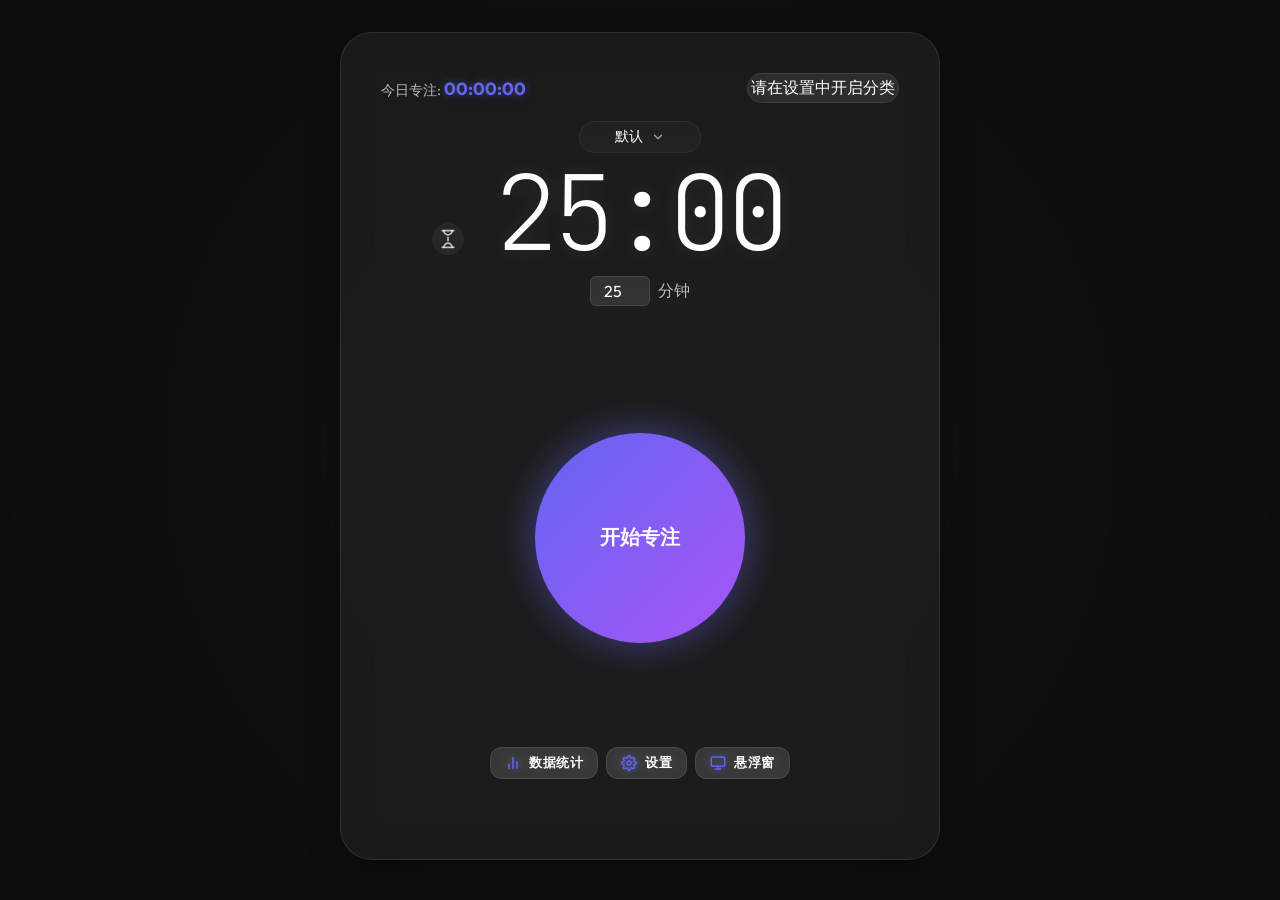
==== index.html @ 91f36224 "1.0.5" ====
<!DOCTYPE html>
<html lang="zh">

<head>
    <meta charset="UTF-8">
    <meta name="viewport" content="width=device-width, initial-scale=1.0">
    <title>专注 - Focus App</title>
    <link rel="icon" href="icon.ico">
    <link rel="preconnect" href="https://fonts.googleapis.com">
    <link rel="preconnect" href="https://fonts.gstatic.com" crossorigin>
    <link
        href="https://fonts.googleapis.com/css2?family=Dancing+Script:wght@400;700&family=Fira+Code:wght@300;400;700&family=Indie+Flower&family=Inter:wght@300;400;600&family=JetBrains+Mono:wght@200;400;700&family=Montserrat:wght@300;400;600&family=Noto+Sans+SC:wght@300;400;700&family=Noto+Serif+SC:wght@300;400;700&family=Outfit:wght@300;400;600&family=Patrick+Hand&family=Righteous&family=Space+Mono:wght@400;700&display=swap"
        rel="stylesheet">
    <link rel="stylesheet" href="style.css">
</head>

<body>
    <div class="background-container">
        <img src="bg.png" alt="background" class="bg-img">
        <div class="overlay"></div>
    </div>

    <main class="glass-container">
        <header>
            <div class="header-main-row">
                <div class="stats">
                    <span class="label">今日专注: </span>
                    <span id="daily-time" class="value">00:00:00</span>
                </div>
                <div id="main-cat-selector" class="segmented-control">
                    <button class="segment active" data-value="study">学业</button>
                    <button class="segment" data-value="pa">价格行为学</button>
                    <button class="segment" data-value="reading">看书</button>
                </div>

            </div>
            <div id="sub-category-container" class="sub-cat-row" style="display: none;">
                <div class="sub-cat-box">
                    <div id="sub-category-dropdown" class="custom-dropdown">
                        <button id="sub-category-trigger" class="dropdown-trigger">
                            <span id="sub-category-value">默认</span>
                            <svg class="dropdown-arrow" viewBox="0 0 24 24" fill="none" stroke="currentColor"
                                stroke-width="2" stroke-linecap="round" stroke-linejoin="round">
                                <path d="M6 9l6 6 6-6"></path>
                            </svg>
                        </button>
                        <div id="sub-category-menu" class="dropdown-menu">
                            <!-- Items dynamically injected -->
                        </div>
                    </div>
                </div>
            </div>
        </header>

        <section class="timer-display">
            <div id="mode-icon-trigger" class="mode-icon-trigger" title="切换模式">
                <svg class="icon-countdown" viewBox="0 0 24 24" fill="none" stroke="currentColor" stroke-width="2"
                    stroke-linecap="round" stroke-linejoin="round">
                    <path d="M5 22h14"></path>
                    <path d="M5 2h14"></path>
                    <path d="M17 22c0-3-2.66-5-5-5s-5 2-5 5"></path>
                    <path d="M7 2c0 3 2.66 5 5 5s5-2 5-5"></path>
                    <path d="M12 10v4"></path>
                </svg>
                <svg class="icon-stopwatch" viewBox="0 0 24 24" fill="none" stroke="currentColor" stroke-width="2"
                    stroke-linecap="round" stroke-linejoin="round" style="display: none;">
                    <circle cx="12" cy="13" r="8"></circle>
                    <path d="M12 9v4l2 2"></path>
                    <path d="M12 2v3"></path>
                    <path d="M17.65 6.35 15.85 8.15"></path>
                </svg>
            </div>
            <div id="timer-box" class="timer-text">25:00</div>
            <div id="countdown-picker" class="picker-container">
                <input type="number" id="minutes-input" min="5" max="180" step="5" value="25">
                <span>分钟</span>
                <div id="finish-summary" class="finish-summary hidden"></div>
            </div>
            <div id="goals-display" class="goals-container">
                <!-- Goals will be injected here -->
            </div>
        </section>

        <section class="action-section">
            <button id="main-focus-btn" class="focus-btn pulse">
                <span class="btn-text">开始专注</span>
                <div class="btn-ripple"></div>
            </button>
            <button id="reset-btn" class="reset-btn" title="完成专注并记录">
                <svg viewBox="0 0 24 24" fill="none" stroke="currentColor" stroke-width="2.5" stroke-linecap="round"
                    stroke-linejoin="round">
                    <line x1="18" y1="6" x2="6" y2="18"></line>
                    <line x1="6" y1="6" x2="18" y2="18"></line>
                </svg>
                <span class="confirm-text">确定结束?</span>
            </button>
        </section>

        <section id="today-goals-view" class="goals-view-section" style="display: none;">
            <div class="goals-view-header">
                <h3>今日目标进度</h3>
                <div class="header-line"></div>
            </div>
            <div id="goals-cards-container" class="goals-cards-grid">
                <!-- Goal cards dynamically injected here -->
            </div>
        </section>

        <footer>
            <div class="footer-btns">
                <button id="open-stats" class="glass-btn small">
                    <svg class="btn-icon" viewBox="0 0 24 24" fill="none" stroke="currentColor" stroke-width="2"
                        stroke-linecap="round" stroke-linejoin="round">
                        <line x1="18" y1="20" x2="18" y2="10"></line>
                        <line x1="12" y1="20" x2="12" y2="4"></line>
                        <line x1="6" y1="20" x2="6" y2="14"></line>
                    </svg>
                    <span>数据统计</span>
                </button>
                <button id="open-settings" class="glass-btn small">
                    <svg class="btn-icon" viewBox="0 0 24 24" fill="none" stroke="currentColor" stroke-width="2"
                        stroke-linecap="round" stroke-linejoin="round">
                        <circle cx="12" cy="12" r="3"></circle>
                        <path
                            d="M19.4 15a1.65 1.65 0 0 0 .33 1.82l.06.06a2 2 0 0 1 0 2.83 2 2 0 0 1-2.83 0l-.06-.06a1.65 1.65 0 0 0-1.82-.33 1.65 1.65 0 0 0-1 1.51V21a2 2 0 0 1-2 2 2 2 0 0 1-2-2v-.09A1.65 1.65 0 0 0 9 19.4a1.65 1.65 0 0 0-1.82.33l-.06.06a2 2 0 0 1-2.83 0 2 2 0 0 1 0-2.83l.06-.06a1.65 1.65 0 0 0 .33-1.82 1.65 1.65 0 0 0-1.51-1H3a2 2 0 0 1-2-2 2 2 0 0 1 2-2h.09A1.65 1.65 0 0 0 4.6 9a1.65 1.65 0 0 0-.33-1.82l-.06-.06a2 2 0 0 1 0-2.83 2 2 0 0 1 2.83 0l.06.06a1.65 1.65 0 0 0 1.82.33H9a1.65 1.65 0 0 0 1-1.51V3a2 2 0 0 1 2-2 2 2 0 0 1 2 2v.09a1.65 1.65 0 0 0 1 1.51 1.65 1.65 0 0 0 1.82-.33l.06-.06a2 2 0 0 1 2.83 0 2 2 0 0 1 0 2.83l-.06.06a1.65 1.65 0 0 0-.33 1.82V9a1.65 1.65 0 0 0 1.51 1H21a2 2 0 0 1 2 2 2 2 0 0 1-2 2h-.09a1.65 1.65 0 0 0-1.51 1z">
                        </path>
                    </svg>
                    <span>设置</span>
                </button>
                <button id="toggle-mini" class="glass-btn small" title="开启悬浮窗">
                    <svg class="btn-icon" viewBox="0 0 24 24" fill="none" stroke="currentColor" stroke-width="2"
                        stroke-linecap="round" stroke-linejoin="round">
                        <rect x="2" y="3" width="20" height="14" rx="2" ry="2"></rect>
                        <line x1="8" y1="21" x2="16" y2="21"></line>
                        <line x1="12" y1="17" x2="12" y2="21"></line>
                    </svg>
                    <span>悬浮窗</span>
                </button>
            </div>
            <p id="focus-quote" class="quote"></p>
        </footer>
    </main>

    <!-- Settings Overlay -->
    <div id="settings-overlay" class="overlay-full">
        <div class="glass-container small-modal">
            <header>
                <h2>系统设置</h2>
                <button id="close-settings" class="icon-btn">×</button>
            </header>
            <div class="settings-content">
                <div class="setting-item">
                    <label>全局快捷键 (开始/暂停):</label>
                    <div class="hotkey-input-wrapper">
                        <input type="text" id="hotkey-input" class="glass-input" readonly placeholder="点击设置快捷键">
                        <button id="save-hotkey" class="glass-btn tiny">应用</button>
                    </div>
                    <small class="tip">提示：点击输入框后按下按键组合 (如 Ctrl+Alt+F)</small>
                </div>
                <div class="setting-item">
                    <label>全球时区设置:</label>
                    <div class="custom-dropdown" id="timezone-dropdown">
                        <div class="dropdown-trigger glass-select" id="timezone-trigger">
                            <span id="timezone-value">加载中...</span>
                            <svg class="dropdown-arrow" viewBox="0 0 24 24" fill="none" stroke="currentColor"
                                stroke-width="2.5" stroke-linecap="round" stroke-linejoin="round">
                                <polyline points="6 9 12 15 18 9"></polyline>
                            </svg>
                        </div>
                        <div class="dropdown-menu scrollable" id="timezone-menu">
                            <div class="dropdown-item" data-value="system">系统默认 (自动跟随本地时间)</div>
                            <div class="dropdown-item" data-value="UTC-12">UTC-12</div>
                            <div class="dropdown-item" data-value="UTC-11">UTC-11</div>
                            <div class="dropdown-item" data-value="UTC-10">UTC-10</div>
                            <div class="dropdown-item" data-value="UTC-9">UTC-9</div>
                            <div class="dropdown-item" data-value="UTC-8">UTC-8</div>
                            <div class="dropdown-item" data-value="UTC-7">UTC-7</div>
                            <div class="dropdown-item" data-value="UTC-6">UTC-6</div>
                            <div class="dropdown-item" data-value="UTC-5">UTC-5</div>
                            <div class="dropdown-item" data-value="UTC-4">UTC-4</div>
                            <div class="dropdown-item" data-value="UTC-3">UTC-3</div>
                            <div class="dropdown-item" data-value="UTC-2">UTC-2</div>
                            <div class="dropdown-item" data-value="UTC-1">UTC-1</div>
                            <div class="dropdown-item" data-value="UTC+0">UTC±0 (伦敦)</div>
                            <div class="dropdown-item" data-value="UTC+1">UTC+1 (巴黎/柏林)</div>
                            <div class="dropdown-item" data-value="UTC+2">UTC+2</div>
                            <div class="dropdown-item" data-value="UTC+3">UTC+3</div>
                            <div class="dropdown-item" data-value="UTC+4">UTC+4</div>
                            <div class="dropdown-item" data-value="UTC+5">UTC+5</div>
                            <div class="dropdown-item" data-value="UTC+6">UTC+6</div>
                            <div class="dropdown-item" data-value="UTC+7">UTC+7 (曼谷/河内)</div>
                            <div class="dropdown-item" data-value="UTC+8">UTC+8 (北京/新加坡)</div>
                            <div class="dropdown-item" data-value="UTC+9">UTC+9 (东京/首尔)</div>
                            <div class="dropdown-item" data-value="UTC+10">UTC+10</div>
                            <div class="dropdown-item" data-value="UTC+11">UTC+11</div>
                            <div class="dropdown-item" data-value="UTC+12">UTC+12</div>
                            <div class="dropdown-item" data-value="UTC+13">UTC+13</div>
                            <div class="dropdown-item" data-value="UTC+14">UTC+14</div>
                        </div>
                    </div>
                    <small class="tip">更改时区后，统计数据将根据新时区重新计算。</small>
                </div>
                <div class="setting-item">
                    <label>分类管理:</label>
                    <div class="cat-manager-box">
                        <div class="cat-list-column">
                            <span class="column-label">大类</span>
                            <div id="settings-main-cat-list" class="cat-scroll-list"></div>
                            <button id="add-main-cat" class="glass-btn tiny">+ 新增</button>
                        </div>
                        <div class="cat-list-column">
                            <span class="column-label">子分类</span>
                            <div id="settings-sub-cat-list" class="cat-scroll-list"></div>
                            <button id="add-sub-cat" class="glass-btn tiny">+ 新增</button>
                        </div>
                    </div>
                </div>
                <div class="setting-item">
                    <label>个性化背景:</label>
                    <div class="bg-selection-grid">
                        <!-- Dynamically rendered by script.js -->
                    </div>
                </div>
                <div class="setting-item">
                    <label>全局字体风格:</label>
                    <div class="custom-dropdown" id="app-font-dropdown">
                        <div class="dropdown-trigger glass-select" id="app-font-trigger">
                            <span id="app-font-value">加载中...</span>
                            <svg class="dropdown-arrow" viewBox="0 0 24 24" fill="none" stroke="currentColor"
                                stroke-width="2.5" stroke-linecap="round" stroke-linejoin="round">
                                <polyline points="6 9 12 15 18 9"></polyline>
                            </svg>
                        </div>
                        <div class="dropdown-menu scrollable" id="app-font-menu">
                            <div class="dropdown-item" data-value="'Outfit'">Outfit (默认 / 电影感)</div>
                            <div class="dropdown-item" data-value="'Inter'">Inter (极简通用)</div>
                            <div class="dropdown-item" data-value="'Montserrat'">Montserrat (现代优雅)</div>
                            <div class="dropdown-item" data-value="'JetBrains Mono'">JetBrains Mono (极客 / 代码)</div>
                            <div class="dropdown-item" data-value="'Fira Code'">Fira Code (技术感)</div>
                            <div class="dropdown-item" data-value="'Space Mono'">Space Mono (复古科幻)</div>
                            <div class="dropdown-item" data-value="'Righteous'">Righteous (艺术几何)</div>
                            <div class="dropdown-item" data-value="'Indie Flower'">Indie Flower (随意笔记)</div>
                            <div class="dropdown-item" data-value="'Patrick Hand'">Patrick Hand (工整笔记)</div>
                            <div class="dropdown-item" data-value="'Noto Sans SC'">思源黑体 (现代清爽)</div>
                            <div class="dropdown-item" data-value="'Noto Serif SC'">思源宋体 (优雅古典)</div>
                            <div class="dropdown-item" data-value="'Dancing Script'">Dancing Script (优雅手写)</div>
                            <div class="dropdown-item" data-value="system-ui">系统内置</div>
                        </div>
                    </div>
                </div>
                <div class="setting-item">
                    <label>悬浮窗动效 (Focus Mini):</label>
                    <div class="custom-dropdown" id="mini-effect-dropdown">
                        <div class="dropdown-trigger glass-select" id="mini-effect-trigger">
                            <span id="mini-effect-value">加载中...</span>
                            <svg class="dropdown-arrow" viewBox="0 0 24 24" fill="none" stroke="currentColor"
                                stroke-width="2.5" stroke-linecap="round" stroke-linejoin="round">
                                <polyline points="6 9 12 15 18 9"></polyline>
                            </svg>
                        </div>
                        <div class="dropdown-menu scrollable" id="mini-effect-menu">
                            <div class="dropdown-item" data-value="webgl-warp">波纹幻境 (WebGL Warp)</div>
                            <div class="dropdown-item" data-value="webgl-silk">流光绸缎 (WebGL Silk)</div>
                            <div class="dropdown-item" data-value="webgl-liquid">流体动态 (WebGL Liquid)</div>
                            <div class="dropdown-item" data-value="webgl-cosmic">星空璀璨 (WebGL Cosmic)</div>
                            <div class="dropdown-item" data-value="webgl-grid">几何空间 (WebGL Grid)</div>
                            <div class="dropdown-item" data-value="abstract">抽象流动 (Abstract Flow)</div>
                            <div class="dropdown-item" data-value="breathing">呼吸微光 (Breathing Glow)</div>
                            <div class="dropdown-item" data-value="neon-pulse">霓虹脉冲 (Neon Pulse)</div>
                            <div class="dropdown-item" data-value="aurora">极光流光 (Aurora)</div>
                            <div class="dropdown-item" data-value="glitch">赛博故障 (Cyber Glitch)</div>
                            <div class="dropdown-item" data-value="sunset">日落渐变 (Sunset)</div>
                            <div class="dropdown-item" data-value="hologram">全息闪光 (Hologram)</div>
                            <div class="dropdown-item" data-value="pure-black">纯黑 (Pure Black)</div>
                            <div class="dropdown-item" data-value="solid-white">纯白 (Pure White)</div>
                            <div class="dropdown-item" data-value="solid-gray">深灰 (Dark Gray)</div>
                            <div class="dropdown-item" data-value="solid-red">深红 (Deep Red)</div>
                            <div class="dropdown-item" data-value="solid-green">深绿 (Deep Green)</div>
                            <div class="dropdown-item" data-value="solid-blue">深蓝 (Deep Blue)</div>
                        </div>
                    </div>
                </div>
                <div class="setting-item">
                    <label>主界面毛玻璃模糊度:</label>
                    <div class="blur-slider-container">
                        <input type="range" id="glass-blur-slider" min="0" max="40" value="20" class="glass-slider">
                        <span id="blur-value-display" class="slider-value">20px</span>
                    </div>
                </div>
                <div class="setting-item">
                    <label>数据管理:</label>
                    <button id="clear-db-btn" class="glass-btn danger-outline">清空所有专注记录</button>
                </div>
            </div>
        </div>
    </div>

    <!-- Stats Modal/Section -->
    <div id="stats-overlay" class="overlay-full">
        <div class="glass-container large">
            <header>
                <h2>专注统计回溯</h2>
                <button id="close-stats" class="icon-btn">×</button>
            </header>
            <div class="chart-controls">
                <div class="filter-group">
                    <div class="custom-dropdown" id="stat-filter-main-dropdown">
                        <div class="dropdown-trigger glass-select" id="stat-filter-main-trigger">
                            <span id="stat-filter-main-value">全部大类</span>
                            <svg class="dropdown-arrow" viewBox="0 0 24 24" fill="none" stroke="currentColor"
                                stroke-width="2.5" stroke-linecap="round" stroke-linejoin="round">
                                <polyline points="6 9 12 15 18 9"></polyline>
                            </svg>
                        </div>
                        <div class="dropdown-menu scrollable" id="stat-filter-main-menu">
                            <div class="dropdown-item" data-value="">全部大类</div>
                            <!-- Dynamic items will be added here -->
                        </div>
                    </div>
                    <div class="custom-dropdown" id="stat-filter-sub-dropdown" style="display: none;">
                        <div class="dropdown-trigger glass-select" id="stat-filter-sub-trigger">
                            <span id="stat-filter-sub-value">全部小类</span>
                            <svg class="dropdown-arrow" viewBox="0 0 24 24" fill="none" stroke="currentColor"
                                stroke-width="2.5" stroke-linecap="round" stroke-linejoin="round">
                                <polyline points="6 9 12 15 18 9"></polyline>
                            </svg>
                        </div>
                        <div class="dropdown-menu scrollable" id="stat-filter-sub-menu">
                            <div class="dropdown-item" data-value="">全部小类</div>
                        </div>
                    </div>
                </div>
                <div id="stat-time-range" class="segmented-control mini">
                    <button class="segment active" data-range="today">当天</button>
                    <button class="segment" data-range="week">本周</button>
                    <button class="segment" data-range="month">本月</button>
                    <button class="segment" data-range="all">全部</button>
                </div>
            </div>

            <div class="stats-summary-wrap">
                <div class="stats-summary-bar">
                    <div class="summary-item">
                        <span class="label">时段内总计时:</span>
                        <span id="stat-total-time" class="value">00:00:00</span>
                    </div>
                    <div class="summary-item">
                        <span class="label">加权平均专注度:</span>
                        <span id="stat-focus-score" class="value">--</span>
                        <span id="stat-focus-details" class="subvalue"></span>
                    </div>
                </div>
                <div id="stats-drill-breadcrumb" class="stats-drill-breadcrumb" style="display: none;"></div>
            </div>
            <div id="calendar-heatmap" class="heatmap-container">
                <!-- Heatmap will be injected here -->
            </div>

            <div class="charts-wrapper">
                <div class="chart-row">
                    <div class="canvas-container line">
                        <canvas id="focus-chart"></canvas>
                    </div>
                    <div class="canvas-container pie">
                        <canvas id="focus-pie-chart"></canvas>
                    </div>
                </div>
                <div class="canvas-container distribution">
                    <canvas id="distribution-chart"></canvas>
                </div>
            </div>
        </div>
    </div>

    <script src="https://cdn.jsdelivr.net/npm/chart.js"></script>
    <script src="script.js"></script>
</body>


</html>
---- style.css ----
html {
    overflow-x: hidden;
    scrollbar-width: none;
    -ms-overflow-style: none;
}

:root {
    color-scheme: dark;
    --primary-color: #6366f1;
    --primary-glow: rgba(99, 102, 241, 0.5);
    --glass-bg: rgba(255, 255, 255, 0.05);
    --glass-border: rgba(255, 255, 255, 0.1);
    --text-color: #ffffff;
    --text-dim: rgba(255, 255, 255, 0.7);
    --body-font: 'Outfit';
    --timer-font: 'JetBrains Mono';
    --chinese-font: "PingFang SC", "Hiragino Sans GB", "Microsoft YaHei UI", "Microsoft YaHei", "Source Han Sans CN", sans-serif;
    --glass-blur: 20px;
}

@font-face {
    font-family: 'ChineseBold';
    src: local('Microsoft YaHei Bold'), local('Microsoft YaHei UI Bold'),
        local('PingFang SC Semibold'), local('PingFang-SC-Semibold'),
        local('SimHei'), local('Source Han Sans CN Bold');
    font-weight: 400;
    unicode-range: U+4E00-9FFF;
}

@property --breathe-progress {
    syntax: '<number>';
    inherits: false;
    initial-value: 0;
}

@property --breathe-intensity {
    syntax: '<number>';
    inherits: false;
    initial-value: 0;
}

* {
    margin: 0;
    padding: 0;
    box-sizing: border-box;
    font-family: var(--body-font), var(--chinese-font);
}

button,
input,
select,
textarea {
    font-family: inherit;
}

body {
    background: transparent;
    color: var(--text-color);
    min-height: 100vh;
    overflow-y: auto;
    overflow-x: hidden;
    display: flex;
    flex-direction: column;
    align-items: center;
    justify-content: flex-start;
    padding: 2rem 1rem;
}

.background-container {
    position: fixed;
    top: -5%;
    left: -5%;
    width: 110%;
    height: 110%;
    z-index: -1;
    will-change: translate;
    animation: bg-drift 80s infinite ease-in-out var(--bg-drift-state, running);
    /* Force GPU acceleration */
    transform-style: preserve-3d;
    backface-visibility: hidden;
}

.is-focusing:not(.is-paused) .background-container {
    animation-play-state: paused;
}

@keyframes bg-drift {

    0%,
    100% {
        translate: 0 0;
    }

    25% {
        translate: -2% -1%;
    }

    50% {
        translate: 1% -2%;
    }

    75% {
        translate: 2% 1%;
    }
}

.bg-img {
    width: 100%;
    height: 100%;
    object-fit: cover;
    filter: brightness(0.8) blur(0px);
    scale: 1.05;
    will-change: scale, filter;
    --breathe-progress: 0;
    --breathe-intensity: 0;
    /* Combine base zoom with animated breathing intensity */
    transform: scale(calc(1 + (var(--breathe-progress) * 0.05 * var(--breathe-intensity))));
    /* Progress animation is always running in the background */
    animation: breathe-progress-anim 15s infinite ease-in-out;
    /* Transitions for state changes */
    transition:
        filter 2.5s cubic-bezier(0.4, 0, 0.2, 1),
        scale 2.5s cubic-bezier(0.4, 0, 0.2, 1),
        --breathe-intensity 2.5s cubic-bezier(0.4, 0, 0.2, 1);
}

@keyframes breathe-progress-anim {

    0%,
    100% {
        --breathe-progress: 0;
    }

    50% {
        --breathe-progress: 1;
    }
}

.overlay {
    position: absolute;
    top: 0;
    left: 0;
    width: 100%;
    height: 100%;
    background: radial-gradient(circle at center, transparent, rgba(0, 0, 0, 0.3));
}

.glass-container {
    width: 90%;
    max-width: 600px;
    padding: 2.5rem;
    border-radius: 2rem;
    background: var(--glass-bg);
    backdrop-filter: blur(var(--glass-blur));
    -webkit-backdrop-filter: blur(var(--glass-blur));
    border: 1px solid var(--glass-border);
    box-shadow: 0 8px 32px 0 rgba(0, 0, 0, 0.37);
    display: flex;
    flex-direction: column;
    align-items: center;
    gap: 2rem;
    margin: 0;
    /* Fixed top distance by combining flex-start and body padding */
    z-index: 10;
    transition: all 0.5s cubic-bezier(0.4, 0, 0.2, 1);
}

header {
    width: 100%;
    display: flex;
    flex-direction: column;
    align-items: center;
    gap: 0.6rem;
}

.header-main-row {
    width: 100%;
    display: flex;
    justify-content: space-between;
    align-items: center;
    gap: 1rem;
}

/* Sub-category row and box consolidated below in action-section related area */

.segmented-control {
    background: rgba(255, 255, 255, 0.05);
    border: 1px solid var(--glass-border);
    padding: 3px;
    border-radius: 100px;
    display: flex;
    position: relative;
    backdrop-filter: blur(10px);
}

.segment {
    background: transparent;
    border: none;
    padding: 6px 18px;
    color: var(--text-dim);
    font-size: 0.85rem;
    cursor: pointer;
    border-radius: 100px;
    transition: all 0.3s cubic-bezier(0.4, 0, 0.2, 1);
    z-index: 1;
    white-space: nowrap;
    font-weight: 700;
    letter-spacing: 0.5px;
}

.segment.active {
    background: var(--primary-color);
    color: white;
    box-shadow: 0 4px 12px rgba(99, 102, 241, 0.3);
}

.segment:hover:not(.active) {
    color: white;
    background: rgba(255, 255, 255, 0.1);
}

.segmented-control[disabled] {
    opacity: 0.5;
    pointer-events: none;
}


.glass-select {
    background: rgba(255, 255, 255, 0.08);
    border: 1px solid var(--glass-border);
    color: white;
    padding: 8px 16px;
    border-radius: 12px;
    font-size: 0.9rem;
    outline: none;
    cursor: pointer;
    transition: all 0.3s ease;
    backdrop-filter: blur(10px);
    -webkit-appearance: none;
    appearance: none;
}

.glass-select:hover {
    background: rgba(255, 255, 255, 0.15);
    border-color: var(--primary-color);
}

.glass-select option {
    background: #1a1a1a;
    color: white;
}

/* Custom Dropdown for Sub-category */
.custom-dropdown {
    position: relative;
    user-select: none;
}

.dropdown-trigger {
    background: transparent;
    border: none;
    color: white;
    padding: 2px 12px;
    font-weight: 500;
    font-size: 0.9rem;
    cursor: pointer;
    display: flex;
    align-items: center;
    gap: 0.5rem;
    border-radius: 100px;
    transition: all 0.3s ease;
    min-width: 100px;
    justify-content: center;
    font-family: var(--body-font), 'ChineseBold', var(--chinese-font);
    font-weight: 400;
}

#sub-category-value {
    font-family: inherit;
    font-weight: inherit;
}

.dropdown-trigger:hover {
    background: rgba(255, 255, 255, 0.08);
}

.dropdown-arrow {
    width: 14px;
    height: 14px;
    opacity: 0.6;
    transition: transform 0.3s ease;
}

.custom-dropdown.open .dropdown-arrow {
    transform: rotate(180deg);
}

.dropdown-menu {
    position: absolute;
    top: calc(100% + 10px);
    left: 50%;
    transform: translateX(-50%) translateY(10px);
    background: rgba(30, 30, 30, 0.98);
    backdrop-filter: blur(25px);
    -webkit-backdrop-filter: blur(25px);
    border: 1px solid var(--glass-border);
    border-radius: 16px;
    min-width: 160px;
    padding: 6px;
    z-index: 1000;
    opacity: 0;
    pointer-events: none;
    transition: all 0.3s cubic-bezier(0.4, 0, 0.2, 1);
    box-shadow: 0 10px 30px rgba(0, 0, 0, 0.5);
}

/* Specific override for main page sub-category menu spacing */
#sub-category-menu {
    top: calc(100% + 2px);
}

.dropdown-menu.scrollable {
    max-height: 180px;
    overflow-y: auto;
    scrollbar-width: thin;
    scrollbar-color: rgba(255, 255, 255, 0.2) transparent;
}

.dropdown-menu.scrollable::-webkit-scrollbar {
    width: 5px;
}

.dropdown-menu.scrollable::-webkit-scrollbar-track {
    background: transparent;
}

.dropdown-menu.scrollable::-webkit-scrollbar-thumb {
    background: rgba(255, 255, 255, 0.2);
    border-radius: 10px;
}

.dropdown-menu.scrollable::-webkit-scrollbar-thumb:hover {
    background: var(--primary-color);
}

.custom-dropdown.open .dropdown-menu {
    opacity: 1;
    pointer-events: all;
    transform: translateX(-50%) translateY(0);
}

.dropdown-item {
    padding: 10px 16px;
    border-radius: 10px;
    font-size: 0.85rem;
    color: var(--text-dim);
    cursor: pointer;
    transition: all 0.2s ease;
    white-space: nowrap;
    text-align: center;
    font-family: var(--body-font), 'ChineseBold', var(--chinese-font);
    font-weight: 400;
}

/* Specific override for main page sub-category item spacing */
#sub-category-menu .dropdown-item {
    padding: 6px 16px;
}

.dropdown-item:hover {
    background: rgba(255, 255, 255, 0.1);
    color: white;
    transform: scale(1.02);
}

.dropdown-item.active {
    background: var(--primary-color);
    color: white;
}

.sub-cat-row {
    width: 100%;
    display: flex;
    justify-content: center;
    height: 32px;
    /* Compact row height */
    margin-top: 8px;
    /* Space it from main cat */
    opacity: 1;
    overflow: visible;
    /* Allow shadows to bleed */
    transition: all 0.4s cubic-bezier(0.4, 0, 0.2, 1);
}

.sub-cat-row[style*="display: none"] {
    height: 0;
    opacity: 0;
    margin-top: -1rem;
    pointer-events: none;
}

.sub-cat-box {
    display: flex;
    align-items: center;
    gap: 0.8rem;
    background: rgba(255, 255, 255, 0.03);
    padding: 1px 10px;
    border-radius: 100px;
    border: 1px solid rgba(255, 255, 255, 0.05);
}

.sub-cat-controls {
    display: flex;
    align-items: center;
    gap: 0.4rem;
}

.icon-btn {
    background: transparent;
    border: none;
    color: var(--text-dim);
    width: 32px;
    height: 32px;
    border-radius: 50%;
    display: flex;
    align-items: center;
    justify-content: center;
    cursor: pointer;
    font-size: 1.2rem;
    transition: all 0.2s ease;
}

.icon-btn:hover {
    background: rgba(255, 255, 255, 0.1);
    color: white;
    transform: translateY(-1px);
}

.icon-btn.danger:hover {
    background: rgba(239, 68, 68, 0.2);
    color: #ef4444;
}

.stats .label {
    font-size: 0.9rem;
    color: var(--text-dim);
}

.stats .value {
    font-size: 1.1rem;
    font-weight: bold;
    color: var(--primary-color);
    text-shadow: 0 0 10px var(--primary-glow);
}

.mode-toggle {
    display: flex;
    align-items: center;
    transition: opacity 0.8s ease;
}

.glass-btn {
    background: rgba(255, 255, 255, 0.1);
    border: 1px solid var(--glass-border);
    color: white;
    padding: 8px 16px;
    border-radius: 12px;
    font-size: 0.85rem;
    cursor: pointer;
    transition: 0.3s;
    display: flex;
    align-items: center;
    gap: 0.5rem;
    backdrop-filter: blur(10px);
    font-weight: 600;
    letter-spacing: 0.5px;
    font-family: var(--body-font), 'PingFang SC', 'Hiragino Sans GB', 'Microsoft YaHei UI', 'Microsoft YaHei', sans-serif;
}

/* .timer-wrapper removed */

.mode-icon-trigger {
    position: absolute;
    left: calc(50% - 13rem);
    top: 35%;
    transform: translateY(-50%);
    width: 32px;
    height: 32px;
    display: flex;
    align-items: center;
    justify-content: center;
    cursor: pointer;
    color: var(--text-dim);
    transition: all 0.3s ease;
    border-radius: 50%;
    background: rgba(255, 255, 255, 0.05);
    border: 1px solid transparent;
}

/* Hide toggle when timer is finished */
.mode-icon-trigger.force-hidden {
    opacity: 0 !important;
    pointer-events: none !important;
    transform: translateY(-50%) scale(0.9);
}

.mode-icon-trigger:hover {
    color: var(--primary-color);
    background: rgba(255, 255, 255, 0.1);
    border-color: rgba(255, 255, 255, 0.1);
    transform: translateY(-50%) scale(1.1);
}

.mode-icon-trigger:active {
    transform: translateY(-50%) scale(0.95);
}

.mode-icon-trigger svg {
    width: 20px;
    height: 20px;
    stroke-width: 2;
}

.timer-display {
    text-align: center;
    margin-top: -1.5rem;
    position: relative;
    /* For absolute positioning of icon */
}

.timer-text {
    font-family: var(--timer-font), var(--body-font), var(--chinese-font);
    font-size: 6.5rem;
    line-height: 1;
    font-weight: 200;
    letter-spacing: -4px;
    margin-bottom: 0.5rem;
    text-shadow: 0 0 20px rgba(255, 255, 255, 0.1);
    transition:
        transform 0.4s cubic-bezier(0.34, 1.56, 0.64, 1),
        opacity 0.4s ease,
        filter 0.4s ease;
}

.timer-text.finished {
    font-family: var(--chinese-font);
    font-weight: 600;
    font-size: 6.5rem;
    line-height: 1;
    letter-spacing: normal;
    padding: 0 10px;
    animation: finished-entry 0.8s cubic-bezier(0.34, 1.56, 0.64, 1) forwards;
    color: var(--primary-color);
    text-shadow: 0 0 30px var(--primary-glow);
}

.timer-text.mode-change-pop {
    transform: scale(1.1);
}

.picker-container {
    display: flex;
    align-items: center;
    justify-content: center;
    gap: 0.5rem;
    margin-top: 0.5rem;
    color: var(--text-dim);
    width: 100%;
    padding: 0 16px;
    box-sizing: border-box;
    transition:
        opacity 0.4s ease,
        visibility 0.4s ease,
        transform 0.4s cubic-bezier(0.4, 0, 0.2, 1);
    max-height: 50px;
    min-height: 36px;
    position: relative;
}

.picker-container #minutes-input,
.picker-container span {
    transition: all 0.4s cubic-bezier(0.4, 0, 0.2, 1);
}

.picker-container.hidden {
    opacity: 0;
    visibility: hidden;
    transform: translateY(-10px) scale(0.9);
    pointer-events: none;
}

#countdown-picker.finish-mode {
    opacity: 1;
    visibility: visible;
    transform: none;
}

#countdown-picker.finish-mode #minutes-input,
#countdown-picker.finish-mode span,
.picker-container.hidden #minutes-input,
.picker-container.hidden span {
    opacity: 0;
    visibility: hidden;
    transform: translateY(10px);
}

.picker-container input {
    background: rgba(255, 255, 255, 0.1);
    border: 1px solid var(--glass-border);
    color: white;
    width: 60px;
    padding: 4px;
    border-radius: 6px;
    text-align: center;
    font-size: 1rem;
    outline: none;
}

.finish-summary {
    position: absolute;
    inset: 0;
    display: flex;
    align-items: center;
    justify-content: center;
    margin-top: 0;
    color: var(--text-dim);
    font-size: 0.95rem;
    letter-spacing: 0.2px;
    opacity: 0.95;
    text-align: center;
    z-index: 1;
    transition:
        opacity 0.4s ease,
        visibility 0.4s ease,
        transform 0.4s cubic-bezier(0.4, 0, 0.2, 1);
    max-height: 50px;
}

.finish-summary.hidden {
    opacity: 0;
    visibility: hidden;
    transform: translateY(-10px) scale(0.98);
    pointer-events: none;
}

.action-section {
    display: flex;
    flex-direction: column;
    align-items: center;
    gap: 1.5rem;
    margin-top: 1rem;
    /* Added space to push buttons down */
}

.focus-btn {
    width: 210px;
    height: 210px;
    border-radius: 50%;
    border: none;
    background: transparent;
    color: white;
    font-size: 1.25rem;
    font-weight: 600;
    cursor: pointer;
    position: relative;
    /* Remove overflow:hidden to allow ::before to scale out */
    overflow: visible;
    z-index: 2;
    display: flex;
    align-items: center;
    justify-content: center;
    /* Ensure text is above ::before */
    isolation: isolate;
}

/* Background and Animation Layer */
.focus-btn::before {
    content: '';
    position: absolute;
    inset: 0;
    border-radius: 50%;
    background: linear-gradient(135deg, #6366f1, #a855f7);
    /* Shadow and Animation */
    --btn-glow: var(--primary-glow);
    box-shadow: 0 0 40px var(--btn-glow);
    /* Force GPU Rendering on the background layer */
    will-change: transform;
    transform: translateZ(0);
    backface-visibility: hidden;
    /* Transitions */
    transition:
        transform 0.4s cubic-bezier(0.175, 0.885, 0.32, 1.275),
        box-shadow 0.4s ease,
        background 0.4s ease;
    z-index: -1;
}

.focus-btn:hover::before {
    transform: scale(1.05) translateZ(0);
    box-shadow: 0 0 60px var(--btn-glow);
}

.focus-btn:active::before {
    transform: scale(0.95) translateZ(0);
}

/* Update state modifiers to target ::before */
.focus-btn.active::before {
    background: linear-gradient(135deg, #10b981, #3b82f6);
    /* Green/Blue for Active */
    --btn-glow: rgba(16, 185, 129, 0.5);
    box-shadow: 0 0 40px var(--btn-glow);
}

/* Since the main element has no background now, we need to ensure the .active class on the parent touches the ::before */
.focus-btn.active {
    background: transparent;
    box-shadow: none;
}

.focus-btn.paused::before {
    background: linear-gradient(135deg, #f59e0b, #ef4444);
    /* Orange/Red for Paused */
    --btn-glow: rgba(245, 158, 11, 0.5);
    box-shadow: 0 0 40px var(--btn-glow);
}

.focus-btn.paused {
    background: transparent;
    box-shadow: none;
}

.reset-btn {
    background: var(--glass-bg);
    border: 1px solid var(--glass-border);
    color: var(--text-dim);
    width: 48px;
    height: 48px;
    border-radius: 50%;
    display: flex;
    align-items: center;
    justify-content: center;
    cursor: pointer;
    transition: all 0.3s cubic-bezier(0.4, 0, 0.2, 1);
    opacity: 0;
    transform: translateY(10px);
    pointer-events: none;
    overflow: hidden;
    white-space: nowrap;
}

.reset-btn svg {
    width: 20px;
    height: 20px;
    min-width: 20px;
    transition: 0.3s;
}

.reset-btn .confirm-text {
    opacity: 0;
    width: 0;
    margin-left: 0;
    font-size: 0.85rem;
    font-weight: 600;
    transition: all 0.3s ease;
}

.reset-btn:hover {
    background: rgba(255, 255, 255, 0.1);
    color: white;
    transform: scale(1.1) translateY(0);
}

.reset-btn.confirming {
    width: 120px;
    border-radius: 50px;
    background: rgba(239, 68, 68, 0.2);
    border-color: rgba(239, 68, 68, 0.5);
    color: #ef4444;
}

.reset-btn.confirming svg {
    transform: rotate(90deg) scale(0.8);
    opacity: 0.8;
}

.reset-btn.confirming:hover {
    background: rgba(239, 68, 68, 0.3);
    transform: scale(1.05) translateY(0);
}

.reset-btn.confirming .confirm-text {
    opacity: 1;
    width: auto;
    margin-left: 8px;
}

/* Show reset button when not in initial state */
.timer-active .reset-btn {
    opacity: 1;
    transform: translateY(0);
    pointer-events: all;
}

.pulse::before {
    animation: breathing 3s ease-in-out infinite;
}

.paused.pulse {
    animation-play-state: paused;
}

/* Ensure the paused state also pauses the pseudo-element animation specifically if needed, likely inherited or handled by specific selector */
.paused.pulse::before {
    animation-play-state: paused;
}

@keyframes breathing {

    0%,
    100% {
        transform: scale(1) translateZ(0);
        box-shadow: 0 0 40px var(--btn-glow);
    }

    50% {
        transform: scale(1.03) translateZ(0);
        box-shadow: 0 0 70px var(--btn-glow);
    }
}

@keyframes finished-entry {
    0% {
        opacity: 0;
        transform: scale(0.8) translateY(20px);
        filter: blur(10px);
    }

    100% {
        opacity: 1;
        transform: scale(1) translateY(0);
        filter: blur(0px);
    }
}

.quote {
    color: var(--text-dim);
    font-style: italic;
    font-size: 0.9rem;
    opacity: 0.8;
    text-align: center;
    width: 100%;
    margin-top: 2rem;
    transition: opacity 0.5s ease, margin-top 0.5s ease;
}

.is-focusing .quote {
    margin-top: 1.2rem;
    /* Slightly reduced for focus mode */
}

.is-focusing:not(.is-paused) {
    --bg-drift-state: paused;
}

.is-focusing:not(.is-paused) .bg-img {
    filter: brightness(0.2) blur(4px);
    scale: 1.2;
    --breathe-intensity: 1;
}

.is-focusing:not(.is-paused) .glass-container {
    background: rgba(0, 0, 0, 0.3);
    border-color: rgba(255, 255, 255, 0.05);
}

.glass-btn.small {
    padding: 6px 14px;
    font-size: 0.8rem;
    margin-bottom: 0.5rem;
    display: inline-flex;
    align-items: center;
    gap: 8px;
}

.btn-icon {
    width: 16px;
    height: 16px;
    stroke-width: 2.2;
    color: var(--primary-color);
    filter: drop-shadow(0 0 3px var(--primary-glow));
    transition: all 0.3s ease;
}

.glass-btn.small:hover .btn-icon {
    transform: scale(1.1);
    filter: drop-shadow(0 0 6px var(--primary-glow));
}

.overlay-full {
    position: fixed;
    top: 0;
    left: 0;
    width: 100%;
    height: 100%;
    background: rgba(0, 0, 0, 0.8);
    backdrop-filter: blur(15px);
    z-index: 100;
    display: flex;
    align-items: center;
    justify-content: center;
    opacity: 0;
    visibility: hidden;
    pointer-events: none;
    transition: all 0.4s cubic-bezier(0.4, 0, 0.2, 1);
}

.overlay-full.active {
    opacity: 1;
    visibility: visible;
    pointer-events: all;
}

.overlay-full .glass-container {
    transform: translateY(30px) scale(0.95);
    transition: all 0.5s cubic-bezier(0.34, 1.56, 0.64, 1);
}

.overlay-full.active .glass-container {
    transform: translateY(0) scale(1);
}


.glass-container.large {
    max-width: 900px;
    width: 95%;
    height: 80vh;
    padding: 1.5rem;
    /* Reduced from 2.5rem */
    gap: 1.5rem;
    /* Reduced from 2rem */
}

.chart-controls {
    display: flex;
    gap: 1rem;
    align-items: center;
    margin-bottom: 1rem;
}

.charts-wrapper {
    display: flex;
    flex-direction: column;
    width: 100%;
    flex: 1;
    /* Use all available space */
    min-height: 0;
    /* Important for flex children scrolling */
    gap: 1.5rem;
    overflow-y: auto;
    overflow-x: hidden;
    /* Prevent horizontal overflow */
    padding: 1.2rem 5px 0.2rem 5px;
    /* Added: Room for scaling at top; reduced bottom */
}

.chart-row {
    display: flex;
    width: 100%;
    gap: 1.5rem;
    height: 350px;
    flex-shrink: 0;
    /* Ensure it doesn't collapse */
    padding: 10px 0;
    /* Added: Extra vertical room for scale inside row */
}

.canvas-container {
    background: rgba(255, 255, 255, 0.03);
    border: 1px solid var(--glass-border);
    border-radius: 16px;
    padding: 1.2rem;
    position: relative;
    /* Removed transition to prevent Chart.js size calculation issues */
    min-width: 0;
    /* Crucial for flex child width calculation */
    display: flex;
    flex-direction: column;
}

.canvas-container:hover {
    background: rgba(255, 255, 255, 0.06);
    border-color: rgba(255, 255, 255, 0.2);
    /* Scale only, no layout-affecting transitions */
    transform: scale(1.01);
    transition: transform 0.2s ease;
}

.canvas-container.line {
    flex: 2;
}

.canvas-container.pie {
    flex: 1;
    max-width: 300px;
}

.canvas-container.distribution {
    width: 100%;
    height: 350px;
}

.canvas-container.distribution.appear-animate {
    animation: fadeIn 0.6s cubic-bezier(0.4, 0, 0.2, 1) forwards;
}

.canvas-container.distribution.exit-animate {
    animation: fadeOut 0.5s cubic-bezier(0.4, 0, 0.2, 1) forwards;
}

.footer-btns {
    display: flex;
    gap: 0.5rem;
    justify-content: center;
}

.glass-container.small-modal {
    max-width: 480px;
    max-height: 85vh;
    padding: 1.5rem 2rem;
    display: flex;
    flex-direction: column;
    overflow-x: hidden;
}

.cat-manager-box {
    display: flex;
    flex-direction: column;
    gap: 1rem;
    background: rgba(255, 255, 255, 0.03);
    padding: 1rem;
    border-radius: 12px;
    border: 1px solid rgba(255, 255, 255, 0.05);
}

.cat-list-column {
    flex: 1;
    display: flex;
    flex-direction: column;
    gap: 0.8rem;
}

.column-label {
    font-size: 0.8rem;
    color: var(--text-dim);
    text-transform: uppercase;
    letter-spacing: 1px;
    font-weight: 600;
}

.cat-scroll-list {
    height: 160px;
    background: rgba(0, 0, 0, 0.2);
    border-radius: 8px;
    overflow-y: auto;
    overflow-x: hidden;
    border: 1px solid rgba(255, 255, 255, 0.1);
}

.cat-item {
    display: flex;
    justify-content: space-between;
    align-items: center;
    padding: 8px 12px;
    border-bottom: 1px solid rgba(255, 255, 255, 0.05);
    cursor: grab;
    transition: all 0.2s;
    user-select: none;
    box-sizing: border-box;
    width: 100%;
}

.cat-item:active {
    cursor: grabbing;
}

.cat-item.dragging {
    opacity: 0.5;
    background: rgba(99, 102, 241, 0.3);
    transform: scale(0.98);
}

.cat-item.hidden {
    opacity: 0.4;
    filter: grayscale(0.5);
    background: rgba(0, 0, 0, 0.1);
}

.cat-item-actions .dim {
    opacity: 0.6;
}

.chart-controls {
    display: flex;
    justify-content: space-between;
    align-items: center;
    gap: 15px;
    margin-bottom: 15px;
    /* Reduced from 25px */
    flex-wrap: wrap;
}

.stats-drill-breadcrumb {
    display: flex;
    align-items: center;
    justify-content: space-between;
    gap: 15px;
    flex-wrap: wrap;
    padding: 12px 20px;
    position: absolute;
    top: calc(100% + 12px);
    left: 0;
    right: 0;
    border-radius: 12px;
    background: var(--glass-bg);
    border: 1px solid var(--glass-border);
    color: rgba(255, 255, 255, 0.8);
    font-size: 0.9rem;
    z-index: 5;
    transition: all 0.3s ease;
}

.breadcrumb-path {
    display: flex;
    align-items: center;
    gap: 8px;
}

.stats-drill-breadcrumb .crumb {
    display: inline-flex;
    align-items: center;
    font-weight: 500;
}

.stats-drill-breadcrumb .crumb-link {
    color: var(--primary-color);
    cursor: pointer;
    text-decoration: none;
    padding: 2px 4px;
    border-radius: 4px;
    transition: all 0.2s ease;
    border-bottom: 1px dashed rgba(99, 102, 241, 0.4);
}

.stats-drill-breadcrumb .crumb-link:hover {
    color: #fff;
    background: rgba(99, 102, 241, 0.2);
    border-bottom-color: transparent;
}

.stats-drill-breadcrumb .crumb-sep {
    opacity: 0.4;
    font-size: 0.8rem;
    color: var(--text-dim);
}

.stats-drill-breadcrumb .crumb-hint {
    display: flex;
    align-items: center;
    gap: 6px;
    opacity: 0.6;
    font-size: 0.8rem;
    background: rgba(255, 255, 255, 0.05);
    padding: 4px 10px;
    border-radius: 20px;
    border: 1px solid rgba(255, 255, 255, 0.05);
    transition: all 0.2s ease;
}

.crumb-hint:hover {
    opacity: 0.9;
    background: rgba(255, 255, 255, 0.08);
}

.hint-icon {
    width: 14px;
    height: 14px;
    stroke-width: 2.5;
}

.filter-group {
    display: flex;
    gap: 10px;
    align-items: center;
}

.segmented-control.mini {
    padding: 3px;
    gap: 2px;
}

.stats-summary-wrap {
    position: relative;
    margin-bottom: 15px;
}

.stats-summary-wrap .stats-summary-bar {
    margin-bottom: 0;
}

.stats-summary-bar {
    background: var(--glass-bg);
    border-radius: 12px;
    padding: 12px 20px;
    margin-bottom: 15px;
    display: flex;
    justify-content: space-between;
    gap: 18px;
    flex-wrap: wrap;
    border: 1px solid var(--glass-border);
}

.summary-item {
    display: flex;
    align-items: baseline;
    gap: 10px;
}

.summary-item .label {
    font-size: 0.9rem;
    color: var(--text-dim);
}

.summary-item .value {
    font-size: 1.4rem;
    font-weight: 700;
    color: var(--primary-color);
    font-variant-numeric: tabular-nums;
}

.summary-item .subvalue {
    font-size: 0.85rem;
    color: var(--text-dim);
    opacity: 0.8;
    font-variant-numeric: tabular-nums;
}

.cat-item.selected {
    background: rgba(99, 102, 241, 0.15);
    box-shadow: inset 4px 0 0 var(--primary-color);
}

.cat-item-name {
    font-size: 0.85rem;
    color: white;
    flex: 1;
    overflow: hidden;
    text-overflow: ellipsis;
    white-space: nowrap;
    min-width: 0;
}

.cat-item-actions {
    display: flex;
    gap: 0.3rem;
    opacity: 0;
    transition: 0.2s;
}

.cat-item:hover .cat-item-actions {
    opacity: 1;
}

.tiny-icon-btn {
    background: transparent;
    border: none;
    color: var(--text-dim);
    font-size: 0.75rem;
    cursor: pointer;
    padding: 2px 4px;
    display: inline-flex;
    align-items: center;
    justify-content: center;
}

.tiny-icon-btn svg {
    width: 14px;
    height: 14px;
    stroke-width: 2.5;
}

.tiny-icon-btn:hover {
    color: white;
}

.tiny-icon-btn.danger:hover {
    color: #ef4444;
}

.settings-content {
    display: flex;
    flex-direction: column;
    gap: 2rem;
    margin-top: 1.5rem;
    overflow-y: auto;
    overflow-x: hidden;
    padding-right: 1.8rem;
    /* Space between content and scrollbar */
    margin-right: -2rem;
    /* Negate parent right padding to move scrollbar to edge */
    width: calc(100% + 2rem);
    height: 100%;
}

.setting-item {
    display: flex;
    flex-direction: column;
    gap: 0.8rem;
}

.setting-item label {
    font-size: 0.95rem;
    color: var(--text-dim);
}

.hotkey-input-wrapper {
    display: flex;
    gap: 0.5rem;
}

.glass-btn.tiny {
    padding: 4px 10px;
    font-size: 0.75rem;
}

.glass-btn.danger-outline {
    background: rgba(239, 68, 68, 0.1);
    border: 1px solid rgba(239, 68, 68, 0.3);
    color: #ef4444;
}

.glass-btn.danger-outline:hover {
    background: rgba(239, 68, 68, 0.2);
    border-color: #ef4444;
}

.tip {
    font-size: 0.75rem;
    color: var(--text-dim);
    opacity: 0.7;
}

.blur-slider-container {
    display: flex;
    align-items: center;
    gap: 1rem;
    background: rgba(255, 255, 255, 0.05);
    padding: 10px 15px;
    border-radius: 12px;
    border: 1px solid rgba(255, 255, 255, 0.1);
}

.glass-slider {
    flex: 1;
    -webkit-appearance: none;
    appearance: none;
    height: 6px;
    background: rgba(255, 255, 255, 0.1);
    border-radius: 10px;
    outline: none;
}

.glass-slider::-webkit-slider-thumb {
    -webkit-appearance: none;
    width: 18px;
    height: 18px;
    background: var(--primary-color);
    border-radius: 50%;
    cursor: pointer;
    box-shadow: 0 0 10px var(--primary-glow);
    transition: all 0.2s ease;
}

.glass-slider::-webkit-slider-thumb:hover {
    transform: scale(1.2);
    box-shadow: 0 0 15px var(--primary-color);
}

.slider-value {
    font-size: 0.9rem;
    color: var(--primary-color);
    font-weight: 600;
    min-width: 45px;
    text-align: right;
    font-variant-numeric: tabular-nums;
}

.is-focusing:not(.is-paused) footer .footer-btns {
    visibility: hidden;
    pointer-events: none;
    opacity: 0;
}

.goals-view-section {
    width: 100%;
    max-height: 1000px;
    /* Large enough to fit content */
    opacity: 1;
    overflow: hidden;
    transition: all 0.6s cubic-bezier(0.4, 0, 0.2, 1);
}

.is-focusing .goals-view-section {
    max-height: 0;
    opacity: 0;
    margin-top: 0;
    pointer-events: none;
}

.is-focusing .mode-toggle {
    opacity: 0;
    visibility: hidden;
    pointer-events: none;
}

/* Compact layout during focus */
.is-focusing .glass-container {
    padding: 2.5rem;
    gap: 2rem;
}

/* Vertically align to top consistently */
body.is-focusing {
    padding-top: 2rem;
    padding-bottom: 2rem;
}

.goals-container {
    margin-top: 1rem;
    display: flex;
    flex-direction: column;
    align-items: center;
    gap: 0.5rem;
    min-height: 60px;
}

.goal-item {
    font-size: 0.85rem;
    color: var(--text-dim);
    background: rgba(255, 255, 255, 0.05);
    padding: 4px 12px;
    border-radius: 100px;
    border: 1px solid rgba(255, 255, 255, 0.1);
    cursor: pointer;
    transition: all 0.2s ease;
    user-select: none;
    font-weight: bold;
}

.goal-item:hover {
    background: rgba(255, 255, 255, 0.15);
    border-color: rgba(255, 255, 255, 0.3);
    transform: translateY(-2px);
}

.goal-item:active {
    transform: translateY(0) scale(0.98);
}

.goal-item .remaining {
    color: var(--primary-color);
    font-weight: bold;
    margin-left: 4px;
    font-family: var(--timer-font);
    font-variant-numeric: tabular-nums;
    display: inline-block;
    min-width: 5.5rem;
    text-align: center;
}

.goal-item.completed {
    border-color: rgba(16, 185, 129, 0.4);
    background: rgba(16, 185, 129, 0.1);
}

.goal-item.completed .remaining {
    color: #10b981;
}

.cat-item-goal {
    display: flex;
    align-items: center;
    gap: 4px;
    margin-right: 8px;
}

.mini-input {
    background: rgba(0, 0, 0, 0.3);
    border: 1px solid rgba(255, 255, 255, 0.1);
    color: white;
    width: 45px;
    padding: 2px 4px;
    border-radius: 4px;
    font-size: 0.75rem;
    outline: none;
    text-align: center;
}

.mini-input:focus {
    border-color: var(--primary-color);
}

@keyframes fadeIn {
    from {
        opacity: 0;
        transform: translateY(5px);
    }

    to {
        opacity: 1;
        transform: translateY(0);
    }
}

@keyframes fadeOut {
    from {
        opacity: 1;
        transform: translateY(0);
    }

    to {
        opacity: 0;
        transform: translateY(5px);
        filter: blur(5px);
    }
}


/* Background Selection */
.bg-selection-grid {
    display: grid;
    grid-template-columns: repeat(auto-fill, minmax(60px, 1fr));
    gap: 12px;
    background: rgba(255, 255, 255, 0.03);
    padding: 12px;
    border-radius: 12px;
    border: 1px solid rgba(255, 255, 255, 0.05);
}

.bg-preset {
    aspect-ratio: 1;
    border-radius: 8px;
    overflow: hidden;
    border: 2px solid transparent;
    cursor: pointer;
    transition: all 0.2s ease;
    background: rgba(0, 0, 0, 0.2);
    display: flex;
    align-items: center;
    justify-content: center;
    position: relative;
}

.bg-preset img {
    width: 100%;
    height: 100%;
    object-fit: cover;
}

.bg-preset:hover {
    transform: scale(1.05);
    border-color: rgba(255, 255, 255, 0.3);
}

.bg-preset.active {
    border-color: var(--primary-color);
    box-shadow: 0 0 10px var(--primary-glow);
}

.bg-preset.custom-item {
    position: relative;
}

.delete-bg-btn {
    position: absolute;
    top: 4px;
    right: 4px;
    width: 22px;
    height: 22px;
    background: #ff4d4f;
    color: white;
    border: 2px solid white;
    border-radius: 50%;
    font-size: 14px;
    font-weight: bold;
    cursor: pointer;
    display: none;
    align-items: center;
    justify-content: center;
    z-index: 10;
    box-shadow: 0 4px 12px rgba(0, 0, 0, 0.4);
    transition: all 0.2s ease;
}

.bg-preset.custom-item:hover .delete-bg-btn {
    display: flex;
}

.delete-bg-btn:hover {
    background: #ff1a1a;
    transform: scale(1.1);
}




.bg-preset.custom span {
    font-size: 1.5rem;
    color: var(--text-dim);
}

.bg-preset.custom:hover span {
    color: white;
}

/* Hide spin buttons for mini inputs */
.mini-input {
    background: rgba(0, 0, 0, 0.3);
    border: 1px solid rgba(255, 255, 255, 0.1);
    border-radius: 4px;
    color: white;
    padding: 2px 6px;
    font-size: 0.8rem;
    width: 60px;
    text-align: center;
    outline: none;
    transition: 0.2s;
    /* Hide specific to Firefox */
    -moz-appearance: textfield;
    appearance: textfield;
}

.mini-input:focus {
    background: rgba(0, 0, 0, 0.5);
    border-color: var(--primary-color);
}

.mini-input::-webkit-outer-spin-button,
.mini-input::-webkit-inner-spin-button {
    -webkit-appearance: none;
    margin: 0;
}

/* Today's Goals View Styles */
.goals-view-section {
    width: 100%;
    margin-top: -0.5rem;
    animation: fadeIn 0.6s ease-out;
}

.goals-view-header {
    width: 100%;
    display: flex;
    align-items: center;
    gap: 1rem;
    margin-bottom: 1.2rem;
}

.goals-view-header h3 {
    font-size: 0.9rem;
    font-weight: 600;
    color: var(--text-dim);
    white-space: nowrap;
    letter-spacing: 1px;
}

.header-line {
    flex: 1;
    height: 1px;
    background: linear-gradient(to right, var(--glass-border), transparent);
}

.goals-cards-grid {
    display: grid;
    grid-template-columns: 1fr;
    gap: 1rem;
    width: 100%;
}

.goal-card {
    background: rgba(255, 255, 255, 0.03);
    border: 1px solid var(--glass-border);
    border-radius: 16px;
    padding: 1rem;
    display: flex;
    flex-direction: column;
    gap: 0.8rem;
    transition: all 0.3s cubic-bezier(0.4, 0, 0.2, 1);
    position: relative;
    overflow: hidden;
}

.goal-card:hover {
    background: rgba(255, 255, 255, 0.06);
    border-color: rgba(255, 255, 255, 0.2);
    transform: translateY(-4px);
    box-shadow: 0 10px 20px rgba(0, 0, 0, 0.2);
}

.goal-card.completed {
    border-color: rgba(16, 185, 129, 0.3);
    background: rgba(16, 185, 129, 0.05);
}

.goal-card-header {
    display: flex;
    justify-content: space-between;
    align-items: center;
}

.goal-card-title {
    font-size: 0.95rem;
    font-weight: 600;
    color: white;
}

.goal-card-time {
    font-size: 0.8rem;
    font-family: var(--timer-font);
    color: var(--primary-color);
}

.goal-card.completed .goal-card-time {
    color: #10b981;
}

.goal-progress-container {
    width: 100%;
    height: 6px;
    background: rgba(255, 255, 255, 0.05);
    border-radius: 10px;
    overflow: hidden;
    position: relative;
}

.goal-progress-bar {
    height: 100%;
    background: linear-gradient(90deg, var(--primary-color), #a855f7);
    border-radius: 10px;
    transition: width 1s cubic-bezier(0.34, 1.56, 0.64, 1);
    box-shadow: 0 0 10px var(--primary-glow);
}

.goal-card.completed .goal-progress-bar {
    background: linear-gradient(90deg, #10b981, #3b82f6);
    box-shadow: 0 0 10px rgba(16, 185, 129, 0.4);
}

.goal-percentage {
    font-size: 0.75rem;
    color: var(--text-dim);
    text-align: right;
    font-weight: 500;
}

.goal-card.completed .goal-percentage {
    color: #10b981;
}

@keyframes card-pulse {
    0% {
        transform: scale(1);
    }

    50% {
        transform: scale(1.02);
    }

    100% {
        transform: scale(1);
    }
}

.goal-card.active {
    border-color: var(--primary-color);
    background: rgba(99, 102, 241, 0.08);
}

.sub-label {
    font-size: 0.7rem;
    color: var(--text-dim);
    opacity: 0.8;
}

/* Custom Scrollbar Styles - Hidden for main window */
::-webkit-scrollbar {
    display: none;
}

/* Restore visible scrollbars for specific scrollable areas */
.settings-content::-webkit-scrollbar,
.cat-scroll-list::-webkit-scrollbar {
    display: block;
    width: 6px;
}

.settings-content::-webkit-scrollbar-thumb,
.cat-scroll-list::-webkit-scrollbar-thumb {
    background: rgba(255, 255, 255, 0.2);
    border-radius: 10px;
}

.settings-content::-webkit-scrollbar-thumb:hover,
.cat-scroll-list::-webkit-scrollbar-thumb:hover {
    background: var(--primary-color);
}

.settings-content,
.cat-scroll-list {
    scrollbar-width: thin;
    /* For Firefox */
}
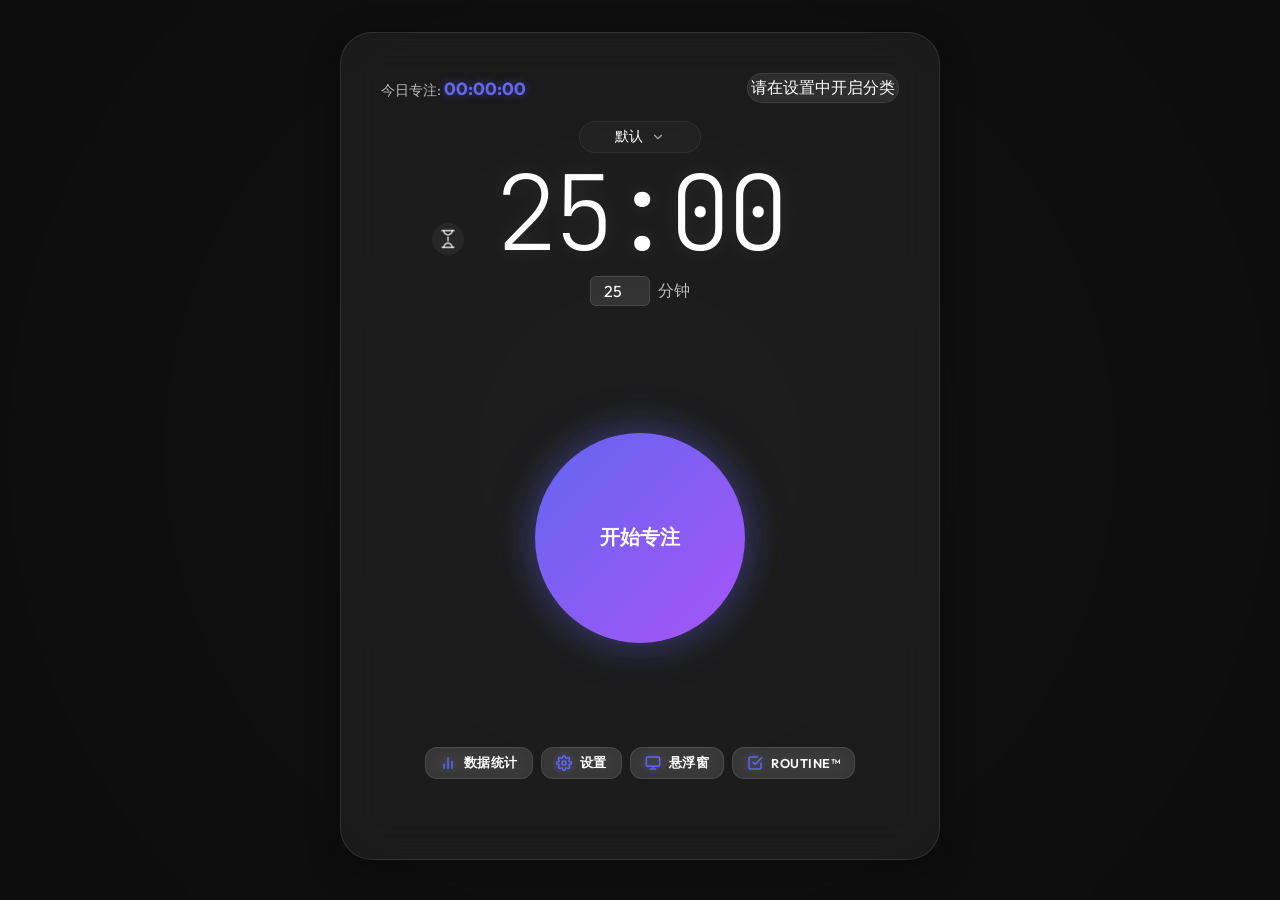
==== commit 82c4935e: "1.1.2" ====
--- a/index.html
+++ b/index.html
@@ -9,7 +9,7 @@
     <link rel="preconnect" href="https://fonts.googleapis.com">
     <link rel="preconnect" href="https://fonts.gstatic.com" crossorigin>
     <link
-        href="https://fonts.googleapis.com/css2?family=Dancing+Script:wght@400;700&family=Fira+Code:wght@300;400;700&family=Indie+Flower&family=Inter:wght@300;400;600&family=JetBrains+Mono:wght@200;400;700&family=Montserrat:wght@300;400;600&family=Noto+Sans+SC:wght@300;400;700&family=Noto+Serif+SC:wght@300;400;700&family=Outfit:wght@300;400;600&family=Patrick+Hand&family=Righteous&family=Space+Mono:wght@400;700&display=swap"
+        href="https://fonts.googleapis.com/css2?family=Dancing+Script:wght@400;700&family=Fira+Code:wght@300;400;700&family=Indie+Flower&family=Inter:wght@300;400;600&family=JetBrains+Mono:wght@200;400;700&family=Montserrat:wght@300;400;600&family=Noto+Sans+SC:wght@300;400;700&family=Noto+Serif+SC:wght@300;400;700&family=Outfit:wght@300;400;600&family=Patrick+Hand&family=Righteous&family=Space+Mono:wght@400;700&family=ZCOOL+XiaoWei&family=Long+Cang&display=swap"
         rel="stylesheet">
     <link rel="stylesheet" href="style.css">
 </head>
@@ -136,6 +136,14 @@
                     </svg>
                     <span>悬浮窗</span>
                 </button>
+                <button id="open-routine" class="glass-btn small" title="设置专注序列">
+                    <svg class="btn-icon" viewBox="0 0 24 24" fill="none" stroke="currentColor" stroke-width="2"
+                        stroke-linecap="round" stroke-linejoin="round">
+                        <path d="M9 11l3 3L22 4"></path>
+                        <path d="M21 12v7a2 2 0 0 1-2 2H5a2 2 0 0 1-2-2V5a2 2 0 0 1 2-2h11"></path>
+                    </svg>
+                    <span>ROUTINE™</span>
+                </button>
             </div>
             <p id="focus-quote" class="quote"></p>
         </footer>
@@ -243,6 +251,8 @@
                             <div class="dropdown-item" data-value="'Patrick Hand'">Patrick Hand (工整笔记)</div>
                             <div class="dropdown-item" data-value="'Noto Sans SC'">思源黑体 (现代清爽)</div>
                             <div class="dropdown-item" data-value="'Noto Serif SC'">思源宋体 (优雅古典)</div>
+                            <div class="dropdown-item" data-value="'ZCOOL XiaoWei'">ZCOOL XiaoWei (小篆古典)</div>
+                            <div class="dropdown-item" data-value="'Long Cang'">Long Cang (龙藏手写)</div>
                             <div class="dropdown-item" data-value="'Dancing Script'">Dancing Script (优雅手写)</div>
                             <div class="dropdown-item" data-value="system-ui">系统内置</div>
                         </div>
@@ -372,6 +382,33 @@
         </div>
     </div>
 
+    <!-- Routine Overlay -->
+    <div id="routine-overlay" class="overlay-full">
+        <div class="glass-container small-modal" style="max-width: 500px;">
+            <header>
+                <h2>ROUTINE™ 序列设置</h2>
+                <button id="close-routine" class="icon-btn">×</button>
+            </header>
+            <div class="settings-content">
+                <div class="routine-list-header">
+                    <span>大类</span>
+                    <span>子类</span>
+                    <span style="text-align: center;">专注(分)</span>
+                    <span style="text-align: center;">休息(分)</span>
+                    <span></span>
+                </div>
+                <div id="routine-items-list" class="routine-list-container">
+                    <!-- Dynamic Items -->
+                </div>
+                <button id="add-routine-item-btn" class="glass-btn dashed full-width">+ 添加步骤</button>
+
+                <div class="routine-actions">
+                    <button id="start-routine-btn" class="glass-btn primary full-width">开始序列</button>
+                </div>
+            </div>
+        </div>
+    </div>
+
     <script src="https://cdn.jsdelivr.net/npm/chart.js"></script>
     <script src="script.js"></script>
 </body>
--- a/style.css
+++ b/style.css
@@ -796,11 +796,127 @@
 }
 
 /* Show reset button when not in initial state */
-.timer-active .reset-btn {
-    opacity: 1;
-    transform: translateY(0);
-    pointer-events: all;
-}
+
+/* Routine UI Styles */
+.routine-list-header {
+    display: grid;
+    grid-template-columns: 1.5fr 1.5fr 0.8fr 0.8fr 32px;
+    gap: 10px;
+    padding: 0 10px;
+    margin-bottom: 8px;
+    font-size: 0.85rem;
+    color: var(--text-dim);
+    font-weight: 500;
+}
+
+.routine-list-container {
+    display: flex;
+    flex-direction: column;
+    gap: 8px;
+    max-height: 300px;
+    overflow-y: auto;
+    margin-bottom: 1rem;
+    padding-right: 4px;
+    /* Space for scrollbar */
+}
+
+.routine-item-row {
+    display: grid;
+    grid-template-columns: 1.5fr 1.5fr 0.8fr 0.8fr 32px;
+    gap: 10px;
+    align-items: center;
+    background: rgba(255, 255, 255, 0.03);
+    padding: 8px 10px;
+    border-radius: 12px;
+    border: 1px solid transparent;
+    transition: all 0.2s ease;
+}
+
+.routine-item-row:hover {
+    background: rgba(255, 255, 255, 0.06);
+    border-color: rgba(255, 255, 255, 0.1);
+}
+
+.routine-select {
+    background: rgba(255, 255, 255, 0.1);
+    border: 1px solid var(--glass-border);
+    color: white;
+    font-size: 0.9rem;
+    padding: 4px 8px;
+    border-radius: 6px;
+    width: 100%;
+    outline: none;
+    cursor: pointer;
+}
+
+.routine-select:focus {
+    border-color: var(--primary-color);
+    background: rgba(255, 255, 255, 0.15);
+}
+
+.routine-select option {
+    background: #1a1a1a;
+    color: white;
+}
+
+.routine-input {
+    background: transparent;
+    border: none;
+    color: white;
+    font-size: 0.95rem;
+    width: 100%;
+    padding: 4px;
+    border-bottom: 1px solid rgba(255, 255, 255, 0.1);
+    transition: border-color 0.3s;
+    text-align: center;
+}
+
+.routine-input:focus {
+    outline: none;
+    border-color: var(--primary-color);
+}
+
+.routine-input.num {
+    text-align: center;
+}
+
+.glass-btn.dashed {
+    border: 1px dashed var(--glass-border);
+    background: rgba(255, 255, 255, 0.02);
+    justify-content: center;
+    color: var(--text-dim);
+}
+
+.glass-btn.dashed:hover {
+    background: rgba(255, 255, 255, 0.08);
+    color: white;
+    border-color: var(--text-dim);
+}
+
+.glass-btn.primary {
+    background: var(--primary-color);
+    border: 1px solid var(--primary-color);
+    justify-content: center;
+    box-shadow: 0 4px 15px var(--primary-glow);
+}
+
+.glass-btn.primary:hover {
+    transform: translateY(-2px);
+    box-shadow: 0 6px 20px var(--primary-glow);
+    filter: brightness(1.1);
+}
+
+.routine-actions {
+    margin-top: 1.5rem;
+    border-top: 1px solid var(--glass-border);
+    padding-top: 1rem;
+}
+
+.full-width {
+    width: 100%;
+}
+
+
 
 .pulse::before {
     animation: breathing 3s ease-in-out infinite;
